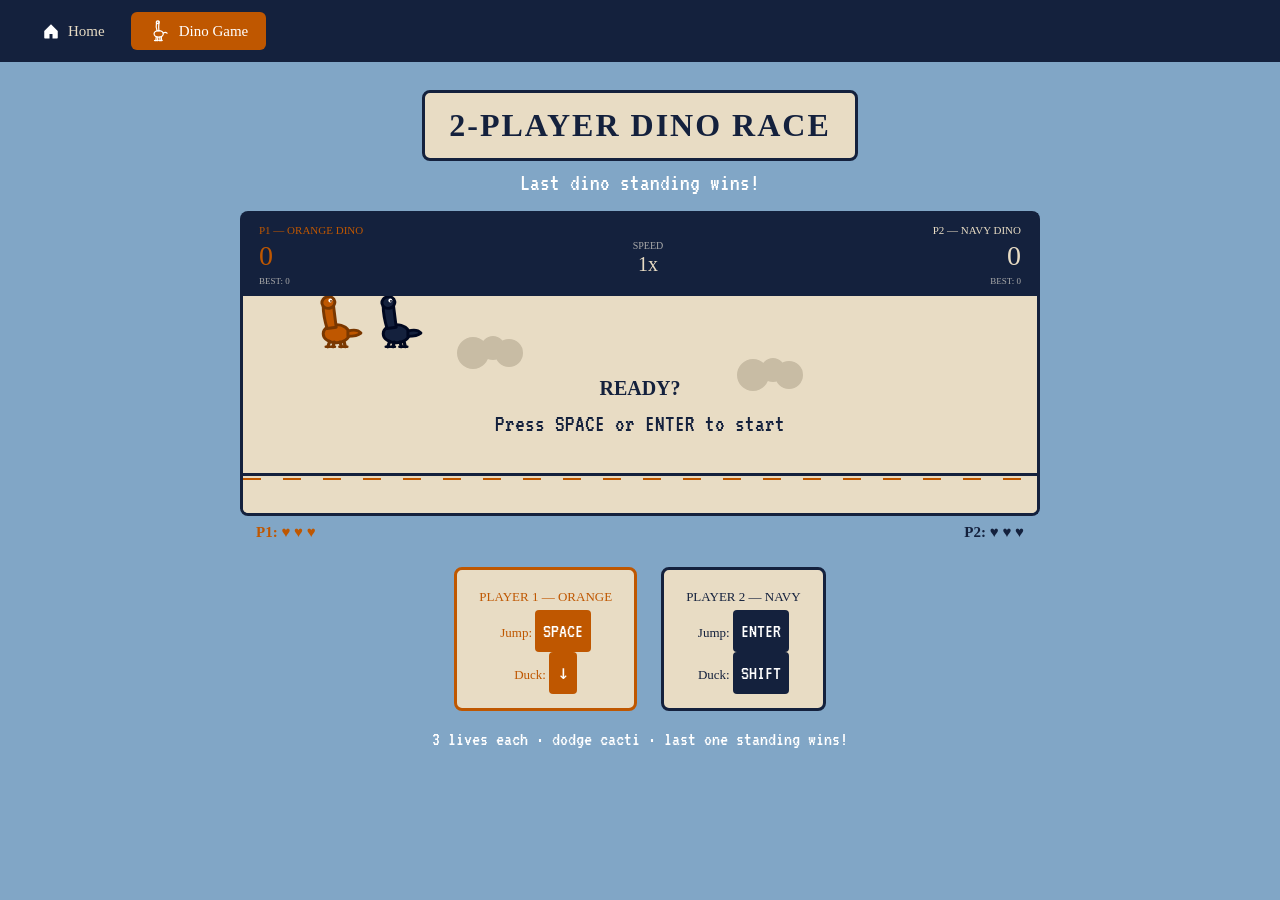
==== game.html @ 36407c8f "Create game.html" ====
<!DOCTYPE html>
<html>
<head>
  <title>2-Player Dino Game</title>
  <style>
    @import url('https://fonts.googleapis.com/css2?family=Press+Start+2P&family=VT323:wght@400&display=swap');

    :root {
      --orange:  #BF5700;
      --navy:    #14213D;
      --khaki:   #E8DCC4;
      --sky:     #81A6C6;
      --white:   #FFFFFF;
    }

    * { box-sizing: border-box; margin: 0; padding: 0; }

    body {
      background: var(--sky);
      color: var(--navy);
      font-family: Copperplate, "Papyrus", fantasy;
      min-height: 100vh;
      display: flex;
      flex-direction: column;
      align-items: center;
      padding-bottom: 40px;
    }

    .site-nav {
      width: 100%;
      background: var(--navy);
      padding: 12px 24px;
      display: flex;
      gap: 8px;
    }
    .nav-link {
      color: var(--khaki);
      text-decoration: none;
      padding: 8px 18px;
      border-radius: 6px;
      font-family: Copperplate, fantasy;
      font-size: 15px;
      transition: background 0.2s;
      display: inline-flex;
      align-items: center;
      gap: 8px;
    }
    .nav-link:hover, .nav-link.active { background: var(--orange); color: var(--white); }
    .nav-link svg { flex-shrink: 0; }

    .header { text-align: center; padding: 28px 20px 16px; width: 100%; }
    .header h1 {
      font-family: Copperplate, fantasy;
      font-size: clamp(18px, 3vw, 32px);
      color: var(--navy);
      background: var(--khaki);
      border: 3px solid var(--navy);
      border-radius: 8px;
      padding: 14px 24px;
      display: inline-block;
      letter-spacing: 2px;
      margin-bottom: 10px;
    }
    .header .sub { font-family: 'VT323', monospace; font-size: 24px; color: var(--white); }

    .score-bar {
      display: flex;
      justify-content: space-between;
      align-items: center;
      width: min(800px, 95vw);
      padding: 10px 16px;
      background: var(--navy);
      border: 3px solid var(--navy);
      border-bottom: none;
      border-radius: 8px 8px 0 0;
    }
    .player-score { font-family: Copperplate, fantasy; font-size: clamp(7px, 1.3vw, 11px); display: flex; flex-direction: column; gap: 4px; }
    .player-score.p1 { color: var(--orange); }
    .player-score.p2 { color: var(--khaki); }
    .score-val { font-size: clamp(18px, 3vw, 28px); }
    .hi-score { color: #aaa; font-size: clamp(6px, 1vw, 9px); }

    #gameCanvas {
      display: block;
      background: var(--khaki);
      border: 3px solid var(--navy);
      border-top: none;
      border-radius: 0 0 8px 8px;
      width: min(800px, 95vw);
      height: 220px;
    }

    .controls { display: flex; gap: 24px; margin: 18px 0 8px; flex-wrap: wrap; justify-content: center; }
    .ctrl-box { border-radius: 8px; padding: 14px 22px; font-family: Copperplate, fantasy; font-size: clamp(9px, 1.4vw, 13px); line-height: 2; text-align: center; }
    .ctrl-box.p1 { background: var(--khaki); border: 3px solid var(--orange); color: var(--orange); }
    .ctrl-box.p2 { background: var(--khaki); border: 3px solid var(--navy); color: var(--navy); }
    .ctrl-box .key { display: inline-block; background: var(--navy); color: var(--white); border-radius: 4px; padding: 1px 8px; font-family: 'VT323', monospace; font-size: 20px; }
    .ctrl-box.p1 .key { background: var(--orange); }

    #overlay { position: absolute; top: 0; left: 0; right: 0; bottom: 0; display: flex; flex-direction: column; align-items: center; justify-content: center; gap: 12px; pointer-events: none; }
    .canvas-wrap { position: relative; width: min(800px, 95vw); }
    .overlay-title { font-family: Copperplate, fantasy; font-size: clamp(12px, 2.5vw, 20px); color: var(--navy); text-align: center; font-weight: bold; }
    .overlay-sub { font-family: 'VT323', monospace; font-size: 24px; color: var(--navy); text-align: center; }
    .winner-banner { font-family: Copperplate, fantasy; font-size: clamp(12px, 2.5vw, 20px); padding: 10px 24px; border-radius: 6px; text-align: center; border: 3px solid var(--navy); }
    .winner-banner.p1 { background: var(--orange); color: var(--white); }
    .winner-banner.p2 { background: var(--navy); color: var(--white); }
    .winner-banner.tie { background: var(--khaki); color: var(--navy); }

    .lives-row { display: flex; justify-content: space-between; width: min(800px, 95vw); padding: 8px 16px; font-family: Copperplate, fantasy; font-size: 15px; }
    .lives-row .lp1 { color: var(--orange); font-weight: bold; }
    .lives-row .lp2 { color: var(--navy); font-weight: bold; }

    .footer-note { font-family: 'VT323', monospace; color: var(--white); font-size: 20px; margin-top: 10px; text-align: center; }
    #speedLabel { color: var(--khaki); font-size: clamp(14px, 2.2vw, 20px); }
    #speedTitle { color: #aaa; font-size: clamp(7px, 1vw, 10px); font-family: Copperplate, fantasy; }
  </style>
</head>
<body>

<nav class="site-nav">
  <a href="index.html" class="nav-link">
    <svg width="18" height="18" viewBox="0 0 24 24" fill="white" xmlns="http://www.w3.org/2000/svg"><path d="M3 12L12 3l9 9v9a1 1 0 0 1-1 1h-6v-6H10v6H4a1 1 0 0 1-1-1v-9z"/></svg>
    Home
  </a>
  <a href="game.html" class="nav-link active">
    <svg width="22" height="22" viewBox="0 0 100 100" fill="none" stroke="white" stroke-width="5.5" stroke-linecap="round" stroke-linejoin="round" xmlns="http://www.w3.org/2000/svg"><ellipse cx="44" cy="63" rx="21" ry="15"/><path d="M37 50 Q30 32 34 13"/><path d="M45 51 Q43 33 45 13"/><ellipse cx="40" cy="10" rx="7" ry="6"/><circle cx="43" cy="8" r="1.8" fill="white" stroke="white"/><path d="M64 59 Q76 53 82 60"/><line x1="33" y1="77" x2="31" y2="93"/><line x1="40" y1="78" x2="39" y2="93"/><line x1="49" y1="78" x2="50" y2="93"/><line x1="56" y1="77" x2="57" y2="93"/><path d="M25 93 Q29 95 34 93"/><path d="M35 93 Q37.5 95 42 93"/><path d="M46 93 Q48.5 95 53 93"/><path d="M53 93 Q55.5 95 60 93"/></svg>
    Dino Game
  </a>
</nav>

<div class="header">
  <h1>2-PLAYER DINO RACE</h1>
  <div class="sub">Last dino standing wins!</div>
</div>

<div class="score-bar">
  <div class="player-score p1">
    <span>P1 — ORANGE DINO</span>
    <span class="score-val" id="score1">0</span>
    <span class="hi-score">BEST: <span id="hi1">0</span></span>
  </div>
  <div style="text-align:center;">
    <span id="speedTitle">SPEED</span><br><span id="speedLabel">1x</span>
  </div>
  <div class="player-score p2" style="text-align:right;">
    <span>P2 — NAVY DINO</span>
    <span class="score-val" id="score2">0</span>
    <span class="hi-score">BEST: <span id="hi2">0</span></span>
  </div>
</div>

<div class="canvas-wrap">
  <canvas id="gameCanvas" width="800" height="220"></canvas>
  <div id="overlay">
    <div class="overlay-title" id="overlayTitle">READY?</div>
    <div class="winner-banner" id="winnerBanner" style="display:none;"></div>
    <div class="overlay-sub" id="overlaySub">Press SPACE or ENTER to start</div>
  </div>
</div>

<div class="lives-row">
  <span class="lp1" id="lives1">P1: ♥ ♥ ♥</span>
  <span class="lp2" id="lives2">P2: ♥ ♥ ♥</span>
</div>

<div class="controls">
  <div class="ctrl-box p1">
    PLAYER 1 — ORANGE<br>
    Jump: <span class="key">SPACE</span><br>
    Duck: <span class="key">↓</span>
  </div>
  <div class="ctrl-box p2">
    PLAYER 2 — NAVY<br>
    Jump: <span class="key">ENTER</span><br>
    Duck: <span class="key">SHIFT</span>
  </div>
</div>

<div class="footer-note">3 lives each · dodge cacti · last one standing wins!</div>

<script>
const canvas = document.getElementById('gameCanvas');
const ctx = canvas.getContext('2d');

function resize() {
  canvas.width = canvas.clientWidth;
  canvas.height = canvas.clientHeight;
}
resize();
window.addEventListener('resize', resize);

const W = () => canvas.width;
const H = () => canvas.height;
const GROUND = () => H() - 40;

let state = 'idle';
let frame = 0;
let speed = 5;
let obstacles = [];
let nextObstacle = 80;
let hiScore = [0, 0];

// Dino hitbox size
const DINO_W = 36, DINO_H = 52, DINO_DUCK_H = 28;
const GRAVITY = 0.7, JUMP_VY = -13;

const players = [
  { x: 70,  y: 0, vy: 0, ducking: false, alive: true, lives: 3, score: 0, jumpKey: false, duckKey: false, color: '#BF5700', outline: '#7a3800', name: 'P1', flashTimer: 0 },
  { x: 130, y: 0, vy: 0, ducking: false, alive: true, lives: 3, score: 0, jumpKey: false, duckKey: false, color: '#14213D', outline: '#000820', name: 'P2', flashTimer: 0 },
];

const keys = {};
document.addEventListener('keydown', e => {
  if (['Space','Enter','ArrowDown','ShiftLeft','ShiftRight'].includes(e.code)) e.preventDefault();
  keys[e.code] = true;
  if (state === 'idle' || state === 'gameover') {
    if (e.code === 'Space' || e.code === 'Enter') startGame();
    return;
  }
  if (e.code === 'Space' && !players[0].jumpKey) { players[0].jumpKey = true; tryJump(players[0]); }
  if (e.code === 'Enter' && !players[1].jumpKey) { players[1].jumpKey = true; tryJump(players[1]); }
  if (e.code === 'ArrowDown') players[0].duckKey = true;
  if (['ShiftLeft','ShiftRight'].includes(e.code)) players[1].duckKey = true;
});
document.addEventListener('keyup', e => {
  keys[e.code] = false;
  if (e.code === 'Space') players[0].jumpKey = false;
  if (e.code === 'Enter') players[1].jumpKey = false;
  if (e.code === 'ArrowDown') players[0].duckKey = false;
  if (['ShiftLeft','ShiftRight'].includes(e.code)) players[1].duckKey = false;
});

function tryJump(p) {
  if (!p.alive) return;
  if (p.y >= GROUND() - (p.ducking ? DINO_DUCK_H : DINO_H) - 2) p.vy = JUMP_VY;
}

function startGame() {
  state = 'playing'; frame = 0; speed = 5; obstacles = []; nextObstacle = 100;
  players.forEach(p => {
    p.y = GROUND() - DINO_H; p.vy = 0; p.ducking = false;
    p.alive = true; p.lives = 3; p.score = 0; p.flashTimer = 0;
  });
  document.getElementById('overlay').style.display = 'none';
  document.getElementById('winnerBanner').style.display = 'none';
}

function endRound(loser) {
  loser.lives--;
  loser.flashTimer = 60;
  if (loser.lives <= 0) {
    loser.alive = false;
    state = 'gameover';
    showGameOver(players.find(p => p !== loser));
  } else {
    setTimeout(() => { loser.y = GROUND() - DINO_H; loser.vy = 0; loser.flashTimer = 0; }, 600);
  }
  updateLives();
}

function showGameOver(winner) {
  const banner = document.getElementById('winnerBanner');
  document.getElementById('overlay').style.display = 'flex';
  if (!winner) { banner.className = 'winner-banner tie'; banner.textContent = "IT'S A TIE!"; }
  else { banner.className = `winner-banner ${winner === players[0] ? 'p1' : 'p2'}`; banner.textContent = `${winner.name} WINS!`; }
  banner.style.display = 'block';
  document.getElementById('overlayTitle').textContent = 'GAME OVER';
  document.getElementById('overlaySub').textContent = 'Press SPACE or ENTER to play again';
}

function spawnObstacle() {
  const types = ['cactus_s','cactus_m','cactus_l','cactus_2','bird'];
  const t = types[Math.floor(Math.random() * types.length)];
  let ob = { type: t, x: W() + 20 };
  if (t === 'bird') { ob.w = 42; ob.h = 26; ob.y = GROUND() - (Math.random() < 0.5 ? 65 : 115); ob.wingFrame = 0; }
  else if (t === 'cactus_s') { ob.w = 22; ob.h = 42; ob.y = GROUND() - 42; }
  else if (t === 'cactus_m') { ob.w = 26; ob.h = 54; ob.y = GROUND() - 54; }
  else if (t === 'cactus_l') { ob.w = 32; ob.h = 62; ob.y = GROUND() - 62; }
  else if (t === 'cactus_2') { ob.w = 52; ob.h = 50; ob.y = GROUND() - 50; }
  obstacles.push(ob);
}

function update() {
  if (state !== 'playing') return;
  frame++;
  speed = 5 + frame / 600;
  document.getElementById('speedLabel').textContent = speed.toFixed(1) + 'x';

  nextObstacle--;
  if (nextObstacle <= 0) {
    spawnObstacle();
    nextObstacle = Math.floor((100 + Math.random() * 80) / (speed / 5));
  }
  obstacles.forEach(o => { o.x -= speed; if (o.type === 'bird') o.wingFrame++; });
  obstacles = obstacles.filter(o => o.x > -80);

  players.forEach((p, i) => {
    if (!p.alive || p.flashTimer > 30) return;
    p.ducking = p.duckKey && p.y >= GROUND() - DINO_H;
    p.vy += GRAVITY;
    p.y += p.vy;
    const ground = GROUND() - (p.ducking ? DINO_DUCK_H : DINO_H);
    if (p.y >= ground) { p.y = ground; p.vy = 0; }
    p.score = Math.floor(frame / 6);
    if (p.score > hiScore[i]) hiScore[i] = p.score;

    const ph = p.ducking ? DINO_DUCK_H : DINO_H;
    const px = p.x + 5, py = p.y + 5, pw = DINO_W - 10, phh = ph - 10;
    obstacles.forEach(o => {
      const ox = o.x + 3, oy = o.y + 3, ow = o.w - 6, oh = o.h - 6;
      if (px < ox + ow && px + pw > ox && py < oy + oh && py + phh > oy) endRound(p);
    });
  });

  players.forEach(p => { if (p.flashTimer > 0) p.flashTimer--; });
  document.getElementById('score1').textContent = players[0].score;
  document.getElementById('score2').textContent = players[1].score;
  document.getElementById('hi1').textContent = hiScore[0];
  document.getElementById('hi2').textContent = hiScore[1];
}

// ── Draw brachiosaurus on canvas ──
// Draws a cute outline-style brachio like the reference image
// x, y = bottom-left of hitbox, w/h = hitbox size
function drawBrachio(x, y, w, h, color, outline, isFlash, labelText, legPhase, isJumping, isDucking) {
  if (isFlash) return;
  ctx.save();

  // Scale the dino to fit the hitbox
  // Reference design space: 60 wide x 80 tall (standing)
  const scale = isDucking ? (h / 40) : (h / 80);
  const tx = x + w / 2 - 30 * scale; // center horizontally
  const ty = y + h - (isDucking ? 40 : 80) * scale; // align feet to bottom

  ctx.translate(tx, ty);
  ctx.scale(scale, scale);

  const sw = 4.5; // stroke width in design space
  ctx.strokeStyle = outline;
  ctx.fillStyle = color;
  ctx.lineWidth = sw;
  ctx.lineCap = 'round';
  ctx.lineJoin = 'round';

  if (!isDucking) {
    // ── STANDING / JUMPING ──

    // Neck left edge: curves from body up to head
    // Neck right edge
    // Body ellipse center: (38, 58), rx=20, ry=14
    // Head center: (26, 12), rx=10, ry=9

    // Draw body
    ctx.beginPath();
    ctx.ellipse(38, 58, 20, 14, 0, 0, Math.PI * 2);
    ctx.fill();
    ctx.stroke();

    // Draw neck (trapezoid connecting body to head)
    ctx.beginPath();
    ctx.moveTo(24, 50); // neck-left at body top
    ctx.quadraticCurveTo(18, 30, 18, 16); // left edge curves up
    ctx.lineTo(34, 16); // top of neck right
    ctx.quadraticCurveTo(36, 32, 38, 48); // right edge
    ctx.closePath();
    ctx.fill();
    ctx.stroke();

    // Draw head
    ctx.beginPath();
    ctx.ellipse(26, 10, 10, 9, -0.2, 0, Math.PI * 2);
    ctx.fill();
    ctx.stroke();

    // Eye (white circle with dark pupil)
    ctx.beginPath();
    ctx.arc(29, 7, 3, 0, Math.PI * 2);
    ctx.fillStyle = '#ffffff';
    ctx.fill();
    ctx.fillStyle = outline;
    ctx.beginPath();
    ctx.arc(30, 7.5, 1.5, 0, Math.PI * 2);
    ctx.fill();
    ctx.fillStyle = color;

    // Tail
    ctx.beginPath();
    ctx.moveTo(56, 54);
    ctx.quadraticCurveTo(70, 50, 76, 57);
    ctx.quadraticCurveTo(70, 62, 56, 62);
    ctx.closePath();
    ctx.fill();
    ctx.stroke();

    // Legs — animated when running, tucked when jumping
    if (isJumping) {
      // Tucked legs
      ctx.lineWidth = 5;
      ctx.beginPath(); ctx.moveTo(28, 70); ctx.lineTo(25, 78); ctx.stroke();
      ctx.beginPath(); ctx.moveTo(35, 71); ctx.lineTo(33, 78); ctx.stroke();
      ctx.beginPath(); ctx.moveTo(44, 71); ctx.lineTo(46, 78); ctx.stroke();
      ctx.beginPath(); ctx.moveTo(50, 70); ctx.lineTo(52, 78); ctx.stroke();
      // feet
      ctx.lineWidth = 4;
      ctx.beginPath(); ctx.moveTo(22, 78); ctx.lineTo(28, 78); ctx.stroke();
      ctx.beginPath(); ctx.moveTo(30, 78); ctx.lineTo(36, 78); ctx.stroke();
      ctx.beginPath(); ctx.moveTo(43, 78); ctx.lineTo(49, 78); ctx.stroke();
      ctx.beginPath(); ctx.moveTo(49, 78); ctx.lineTo(55, 78); ctx.stroke();
    } else if (legPhase === 0) {
      ctx.lineWidth = 5;
      ctx.beginPath(); ctx.moveTo(28, 70); ctx.lineTo(26, 82); ctx.stroke(); // FL back
      ctx.beginPath(); ctx.moveTo(35, 71); ctx.lineTo(35, 86); ctx.stroke(); // FL front
      ctx.beginPath(); ctx.moveTo(44, 71); ctx.lineTo(46, 86); ctx.stroke(); // RL back
      ctx.beginPath(); ctx.moveTo(50, 70); ctx.lineTo(50, 82); ctx.stroke(); // RL front
      ctx.lineWidth = 4;
      ctx.beginPath(); ctx.moveTo(22, 82); ctx.lineTo(30, 82); ctx.stroke();
      ctx.beginPath(); ctx.moveTo(31, 86); ctx.lineTo(39, 86); ctx.stroke();
      ctx.beginPath(); ctx.moveTo(42, 86); ctx.lineTo(50, 86); ctx.stroke();
      ctx.beginPath(); ctx.moveTo(46, 82); ctx.lineTo(54, 82); ctx.stroke();
    } else {
      ctx.lineWidth = 5;
      ctx.beginPath(); ctx.moveTo(28, 70); ctx.lineTo(26, 86); ctx.stroke();
      ctx.beginPath(); ctx.moveTo(35, 71); ctx.lineTo(35, 82); ctx.stroke();
      ctx.beginPath(); ctx.moveTo(44, 71); ctx.lineTo(46, 82); ctx.stroke();
      ctx.beginPath(); ctx.moveTo(50, 70); ctx.lineTo(50, 86); ctx.stroke();
      ctx.lineWidth = 4;
      ctx.beginPath(); ctx.moveTo(22, 86); ctx.lineTo(30, 86); ctx.stroke();
      ctx.beginPath(); ctx.moveTo(31, 82); ctx.lineTo(39, 82); ctx.stroke();
      ctx.beginPath(); ctx.moveTo(42, 82); ctx.lineTo(50, 82); ctx.stroke();
      ctx.beginPath(); ctx.moveTo(46, 86); ctx.lineTo(54, 86); ctx.stroke();
    }

  } else {
    // ── DUCKING — low horizontal brachio ──
    // Body wider, neck stretched forward, no tall neck
    ctx.beginPath();
    ctx.ellipse(35, 22, 24, 11, 0, 0, Math.PI * 2);
    ctx.fill(); ctx.stroke();

    // Neck going forward-low
    ctx.beginPath();
    ctx.moveTo(14, 16);
    ctx.quadraticCurveTo(8, 14, 4, 12);
    ctx.quadraticCurveTo(4, 20, 10, 22);
    ctx.quadraticCurveTo(16, 24, 18, 26);
    ctx.closePath();
    ctx.fill(); ctx.stroke();

    // Head
    ctx.beginPath();
    ctx.ellipse(3, 14, 8, 6, -0.3, 0, Math.PI * 2);
    ctx.fill(); ctx.stroke();

    // Eye
    ctx.beginPath(); ctx.arc(5, 11, 2.5, 0, Math.PI * 2);
    ctx.fillStyle = '#ffffff'; ctx.fill();
    ctx.fillStyle = outline;
    ctx.beginPath(); ctx.arc(6, 11.5, 1.2, 0, Math.PI * 2); ctx.fill();
    ctx.fillStyle = color;

    // Tail
    ctx.beginPath();
    ctx.moveTo(57, 18); ctx.quadraticCurveTo(66, 15, 70, 20);
    ctx.quadraticCurveTo(66, 26, 57, 28); ctx.closePath();
    ctx.fill(); ctx.stroke();

    // Short legs
    ctx.lineWidth = 5;
    ctx.beginPath(); ctx.moveTo(22, 32); ctx.lineTo(20, 40); ctx.stroke();
    ctx.beginPath(); ctx.moveTo(30, 33); ctx.lineTo(30, 40); ctx.stroke();
    ctx.beginPath(); ctx.moveTo(42, 33); ctx.lineTo(43, 40); ctx.stroke();
    ctx.beginPath(); ctx.moveTo(50, 32); ctx.lineTo(51, 40); ctx.stroke();
    ctx.lineWidth = 4;
    ctx.beginPath(); ctx.moveTo(16, 40); ctx.lineTo(24, 40); ctx.stroke();
    ctx.beginPath(); ctx.moveTo(26, 40); ctx.lineTo(34, 40); ctx.stroke();
    ctx.beginPath(); ctx.moveTo(39, 40); ctx.lineTo(47, 40); ctx.stroke();
    ctx.beginPath(); ctx.moveTo(47, 40); ctx.lineTo(55, 40); ctx.stroke();
  }

  ctx.restore();

  // Player label above dino
  ctx.save();
  ctx.fillStyle = color;
  ctx.font = `bold 10px Copperplate, fantasy`;
  ctx.textAlign = 'center';
  ctx.fillText(labelText, x + w / 2, y - 4);
  ctx.restore();
}

function draw() {
  ctx.clearRect(0, 0, W(), H());

  // Sky
  ctx.fillStyle = '#E8DCC4';
  ctx.fillRect(0, 0, W(), H());

  // Ground line
  ctx.fillStyle = '#14213D';
  ctx.fillRect(0, GROUND(), W(), 3);
  // Ground texture dots
  ctx.fillStyle = '#BF5700';
  for (let i = 0; i < W(); i += 40) {
    ctx.fillRect((i + frame * speed * 0.3) % W(), GROUND() + 5, 18, 2);
  }

  // Clouds
  ctx.fillStyle = '#c8bca4';
  for (let i = 0; i < 3; i++) {
    const cx = ((i * 280 - frame * 0.5) % (W() + 100) + W() + 100) % (W() + 100) - 50;
    const cy = 35 + i * 22;
    ctx.beginPath();
    ctx.arc(cx, cy, 16, 0, Math.PI * 2);
    ctx.arc(cx + 20, cy - 5, 12, 0, Math.PI * 2);
    ctx.arc(cx + 36, cy, 14, 0, Math.PI * 2);
    ctx.fill();
  }

  // Obstacles
  obstacles.forEach(o => drawObstacle(o));

  // Players
  const legPhase = Math.floor(frame / 6) % 2;
  players.forEach(p => {
    if (!p.alive) return;
    const flash = p.flashTimer > 0 && Math.floor(p.flashTimer / 6) % 2 === 0;
    const ph = p.ducking ? DINO_DUCK_H : DINO_H;
    const isJumping = p.y < GROUND() - ph - 2;
    drawBrachio(p.x, p.y, DINO_W, ph, p.color, p.outline, flash, p.name, legPhase, isJumping, p.ducking);
  });
}

function drawObstacle(o) {
  ctx.save();
  if (o.type === 'bird') {
    ctx.fillStyle = '#BF5700';
    ctx.strokeStyle = '#7a3800';
    ctx.lineWidth = 3;
    ctx.lineCap = 'round';
    // Body
    ctx.beginPath();
    ctx.ellipse(o.x + 16, o.y + 14, 14, 8, 0, 0, Math.PI * 2);
    ctx.fill(); ctx.stroke();
    // Wings
    const wf = Math.floor(o.wingFrame / 8) % 2;
    ctx.beginPath();
    if (wf === 0) {
      ctx.moveTo(o.x + 6, o.y + 12); ctx.quadraticCurveTo(o.x + 16, o.y, o.x + 26, o.y + 12);
    } else {
      ctx.moveTo(o.x + 6, o.y + 16); ctx.quadraticCurveTo(o.x + 16, o.y + 26, o.x + 26, o.y + 16);
    }
    ctx.stroke();
    // Beak
    ctx.fillStyle = '#E8DCC4';
    ctx.beginPath(); ctx.moveTo(o.x + 29, o.y + 13); ctx.lineTo(o.x + 38, o.y + 15); ctx.lineTo(o.x + 29, o.y + 17); ctx.closePath();
    ctx.fill(); ctx.stroke();
  } else {
    // Cactus
    ctx.fillStyle = '#14213D';
    ctx.strokeStyle = '#000820';
    ctx.lineWidth = 2.5;
    ctx.lineCap = 'round';
    const cx = o.x + o.w / 2;
    // Main trunk
    ctx.beginPath();
    ctx.roundRect(cx - 5, o.y, 10, o.h, 4);
    ctx.fill(); ctx.stroke();
    if (o.type !== 'cactus_s') {
      // Arms
      ctx.beginPath();
      ctx.roundRect(o.x, o.y + o.h * 0.25, o.w / 2 - 4, 7, 3);
      ctx.fill(); ctx.stroke();
      ctx.beginPath();
      ctx.roundRect(o.x, o.y + o.h * 0.08, 7, o.h * 0.22, 3);
      ctx.fill(); ctx.stroke();
      ctx.beginPath();
      ctx.roundRect(cx + 4, o.y + o.h * 0.25, o.w / 2 - 4, 7, 3);
      ctx.fill(); ctx.stroke();
      ctx.beginPath();
      ctx.roundRect(o.x + o.w - 7, o.y + o.h * 0.08, 7, o.h * 0.22, 3);
      ctx.fill(); ctx.stroke();
    }
    if (o.type === 'cactus_2') {
      ctx.beginPath();
      ctx.roundRect(cx + 18, o.y + 10, 8, o.h - 10, 3);
      ctx.fill(); ctx.stroke();
    }
    // Shine
    ctx.fillStyle = 'rgba(255,255,255,0.15)';
    ctx.beginPath(); ctx.roundRect(cx - 3, o.y + 4, 3, o.h - 8, 2); ctx.fill();
  }
  ctx.restore();
}

function updateLives() {
  const hearts = n => '♥ '.repeat(n) + '♡ '.repeat(3 - n);
  document.getElementById('lives1').textContent = 'P1: ' + hearts(players[0].lives);
  document.getElementById('lives2').textContent = 'P2: ' + hearts(players[1].lives);
}

function loop() { update(); draw(); requestAnimationFrame(loop); }
updateLives();
loop();
</script>
</body>
</html>
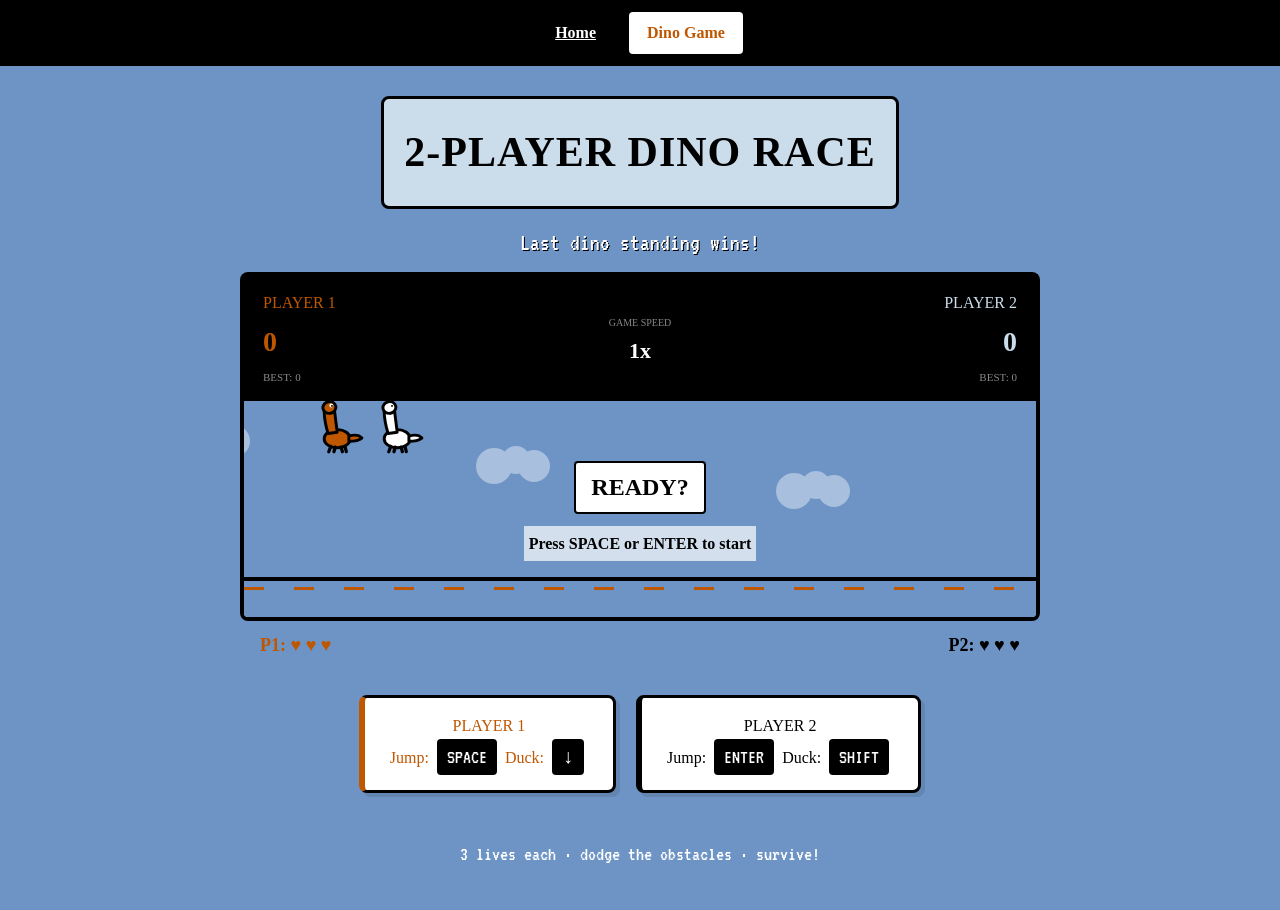
==== commit f437d16f: "Update game.html" ====
--- a/game.html
+++ b/game.html
@@ -5,127 +5,137 @@
   <style>
     @import url('https://fonts.googleapis.com/css2?family=Press+Start+2P&family=VT323:wght@400&display=swap');
 
+    /* Updated to match your style.css palette */
     :root {
-      --orange:  #BF5700;
-      --navy:    #14213D;
-      --khaki:   #E8DCC4;
-      --sky:     #81A6C6;
+      --orange:  #BF5700; /* Primary accent from your links */
+      --black:   #000000; /* Primary text and borders */
+      --light-blue: #CBDCEB; /* Content panels / cards */
+      --sky-blue:   #6D94C5; /* Main page background */
       --white:   #FFFFFF;
     }
 
     * { box-sizing: border-box; margin: 0; padding: 0; }
 
     body {
-      background: var(--sky);
-      color: var(--navy);
+      background: var(--sky-blue);
+      color: var(--black);
       font-family: Copperplate, "Papyrus", fantasy;
       min-height: 100vh;
       display: flex;
       flex-direction: column;
       align-items: center;
       padding-bottom: 40px;
-    }
-
+      line-height: 1.6;
+    }
+
+    /* Navigation matching your style.css vibe */
     .site-nav {
       width: 100%;
-      background: var(--navy);
+      background: var(--black);
       padding: 12px 24px;
       display: flex;
-      gap: 8px;
+      gap: 15px;
+      justify-content: center;
     }
     .nav-link {
-      color: var(--khaki);
+      color: var(--white);
+      text-decoration: underline;
+      padding: 8px 18px;
+      font-size: 16px;
+      font-weight: bold;
+      transition: all 0.2s;
+    }
+    .nav-link:hover, .nav-link.active { 
+      background: var(--white); 
+      color: var(--orange); 
+      border-radius: 4px;
       text-decoration: none;
-      padding: 8px 18px;
-      border-radius: 6px;
-      font-family: Copperplate, fantasy;
-      font-size: 15px;
-      transition: background 0.2s;
-      display: inline-flex;
-      align-items: center;
-      gap: 8px;
-    }
-    .nav-link:hover, .nav-link.active { background: var(--orange); color: var(--white); }
-    .nav-link svg { flex-shrink: 0; }
-
-    .header { text-align: center; padding: 28px 20px 16px; width: 100%; }
+    }
+
+    .header { text-align: center; padding: 30px 20px 10px; width: 100%; max-width: 900px; }
     .header h1 {
-      font-family: Copperplate, fantasy;
-      font-size: clamp(18px, 3vw, 32px);
-      color: var(--navy);
-      background: var(--khaki);
-      border: 3px solid var(--navy);
+      font-size: clamp(24px, 4vw, 42px);
+      color: var(--black);
+      background: var(--light-blue);
+      border: 3px solid var(--black);
       border-radius: 8px;
-      padding: 14px 24px;
+      padding: 20px;
+      letter-spacing: 1px;
       display: inline-block;
-      letter-spacing: 2px;
-      margin-bottom: 10px;
-    }
-    .header .sub { font-family: 'VT323', monospace; font-size: 24px; color: var(--white); }
+      margin-bottom: 15px;
+    }
+    .header .sub { font-family: 'VT323', monospace; font-size: 24px; color: var(--white); text-shadow: 1px 1px var(--black); }
 
     .score-bar {
       display: flex;
       justify-content: space-between;
       align-items: center;
       width: min(800px, 95vw);
-      padding: 10px 16px;
-      background: var(--navy);
-      border: 3px solid var(--navy);
+      padding: 15px 20px;
+      background: var(--black);
+      border: 3px solid var(--black);
       border-bottom: none;
       border-radius: 8px 8px 0 0;
     }
-    .player-score { font-family: Copperplate, fantasy; font-size: clamp(7px, 1.3vw, 11px); display: flex; flex-direction: column; gap: 4px; }
+    .player-score { font-family: Copperplate, fantasy; display: flex; flex-direction: column; gap: 4px; }
     .player-score.p1 { color: var(--orange); }
-    .player-score.p2 { color: var(--khaki); }
-    .score-val { font-size: clamp(18px, 3vw, 28px); }
-    .hi-score { color: #aaa; font-size: clamp(6px, 1vw, 9px); }
+    .player-score.p2 { color: var(--light-blue); }
+    .score-val { font-size: clamp(18px, 3vw, 28px); font-weight: bold; }
+    .hi-score { color: #888; font-size: 11px; }
 
     #gameCanvas {
       display: block;
-      background: var(--khaki);
-      border: 3px solid var(--navy);
+      background: var(--light-blue);
+      border: 4px solid var(--black);
       border-top: none;
       border-radius: 0 0 8px 8px;
       width: min(800px, 95vw);
       height: 220px;
     }
 
-    .controls { display: flex; gap: 24px; margin: 18px 0 8px; flex-wrap: wrap; justify-content: center; }
-    .ctrl-box { border-radius: 8px; padding: 14px 22px; font-family: Copperplate, fantasy; font-size: clamp(9px, 1.4vw, 13px); line-height: 2; text-align: center; }
-    .ctrl-box.p1 { background: var(--khaki); border: 3px solid var(--orange); color: var(--orange); }
-    .ctrl-box.p2 { background: var(--khaki); border: 3px solid var(--navy); color: var(--navy); }
-    .ctrl-box .key { display: inline-block; background: var(--navy); color: var(--white); border-radius: 4px; padding: 1px 8px; font-family: 'VT323', monospace; font-size: 20px; }
-    .ctrl-box.p1 .key { background: var(--orange); }
+    .controls { display: flex; gap: 20px; margin: 25px 0; flex-wrap: wrap; justify-content: center; max-width: 900px; }
+    .ctrl-box { 
+      border-radius: 8px; 
+      padding: 15px 25px; 
+      font-size: 16px; 
+      text-align: center;
+      border: 3px solid var(--black);
+      box-shadow: 4px 4px 0px rgba(0,0,0,0.1);
+    }
+    .ctrl-box.p1 { background: var(--white); color: var(--orange); border-left: 6px solid var(--orange); }
+    .ctrl-box.p2 { background: var(--white); color: var(--black); border-left: 6px solid var(--black); }
+    .ctrl-box .key { 
+      display: inline-block; 
+      background: var(--black); 
+      color: var(--white); 
+      border-radius: 4px; 
+      padding: 2px 10px; 
+      font-family: 'VT323', monospace; 
+      font-size: 20px;
+      margin: 0 4px;
+    }
 
     #overlay { position: absolute; top: 0; left: 0; right: 0; bottom: 0; display: flex; flex-direction: column; align-items: center; justify-content: center; gap: 12px; pointer-events: none; }
     .canvas-wrap { position: relative; width: min(800px, 95vw); }
-    .overlay-title { font-family: Copperplate, fantasy; font-size: clamp(12px, 2.5vw, 20px); color: var(--navy); text-align: center; font-weight: bold; }
-    .overlay-sub { font-family: 'VT323', monospace; font-size: 24px; color: var(--navy); text-align: center; }
-    .winner-banner { font-family: Copperplate, fantasy; font-size: clamp(12px, 2.5vw, 20px); padding: 10px 24px; border-radius: 6px; text-align: center; border: 3px solid var(--navy); }
+    .overlay-title { font-size: 24px; color: var(--black); font-weight: bold; background: var(--white); padding: 5px 15px; border: 2px solid var(--black); border-radius: 4px; }
+    
+    .winner-banner { font-size: 20px; padding: 12px 30px; border-radius: 8px; border: 4px solid var(--black); font-weight: bold; }
     .winner-banner.p1 { background: var(--orange); color: var(--white); }
-    .winner-banner.p2 { background: var(--navy); color: var(--white); }
-    .winner-banner.tie { background: var(--khaki); color: var(--navy); }
-
-    .lives-row { display: flex; justify-content: space-between; width: min(800px, 95vw); padding: 8px 16px; font-family: Copperplate, fantasy; font-size: 15px; }
-    .lives-row .lp1 { color: var(--orange); font-weight: bold; }
-    .lives-row .lp2 { color: var(--navy); font-weight: bold; }
-
-    .footer-note { font-family: 'VT323', monospace; color: var(--white); font-size: 20px; margin-top: 10px; text-align: center; }
-    #speedLabel { color: var(--khaki); font-size: clamp(14px, 2.2vw, 20px); }
-    #speedTitle { color: #aaa; font-size: clamp(7px, 1vw, 10px); font-family: Copperplate, fantasy; }
+    .winner-banner.p2 { background: var(--black); color: var(--white); }
+    .winner-banner.tie { background: var(--white); color: var(--black); }
+
+    .lives-row { display: flex; justify-content: space-between; width: min(800px, 95vw); padding: 10px 20px; font-size: 18px; font-weight: bold; color: var(--black); }
+
+    .footer-note { font-family: 'VT323', monospace; color: var(--white); font-size: 20px; margin-top: 20px; }
+    #speedLabel { color: var(--white); font-weight: bold; font-size: 22px; }
+    #speedTitle { color: #888; font-size: 10px; }
   </style>
 </head>
 <body>
 
 <nav class="site-nav">
-  <a href="index.html" class="nav-link">
-    <svg width="18" height="18" viewBox="0 0 24 24" fill="white" xmlns="http://www.w3.org/2000/svg"><path d="M3 12L12 3l9 9v9a1 1 0 0 1-1 1h-6v-6H10v6H4a1 1 0 0 1-1-1v-9z"/></svg>
-    Home
-  </a>
-  <a href="game.html" class="nav-link active">
-    <svg width="22" height="22" viewBox="0 0 100 100" fill="none" stroke="white" stroke-width="5.5" stroke-linecap="round" stroke-linejoin="round" xmlns="http://www.w3.org/2000/svg"><ellipse cx="44" cy="63" rx="21" ry="15"/><path d="M37 50 Q30 32 34 13"/><path d="M45 51 Q43 33 45 13"/><ellipse cx="40" cy="10" rx="7" ry="6"/><circle cx="43" cy="8" r="1.8" fill="white" stroke="white"/><path d="M64 59 Q76 53 82 60"/><line x1="33" y1="77" x2="31" y2="93"/><line x1="40" y1="78" x2="39" y2="93"/><line x1="49" y1="78" x2="50" y2="93"/><line x1="56" y1="77" x2="57" y2="93"/><path d="M25 93 Q29 95 34 93"/><path d="M35 93 Q37.5 95 42 93"/><path d="M46 93 Q48.5 95 53 93"/><path d="M53 93 Q55.5 95 60 93"/></svg>
-    Dino Game
-  </a>
+  <a href="index.html" class="nav-link">Home</a>
+  <a href="game.html" class="nav-link active">Dino Game</a>
 </nav>
 
 <div class="header">
@@ -135,15 +145,15 @@
 
 <div class="score-bar">
   <div class="player-score p1">
-    <span>P1 — ORANGE DINO</span>
+    <span>PLAYER 1</span>
     <span class="score-val" id="score1">0</span>
     <span class="hi-score">BEST: <span id="hi1">0</span></span>
   </div>
   <div style="text-align:center;">
-    <span id="speedTitle">SPEED</span><br><span id="speedLabel">1x</span>
+    <span id="speedTitle">GAME SPEED</span><br><span id="speedLabel">1x</span>
   </div>
   <div class="player-score p2" style="text-align:right;">
-    <span>P2 — NAVY DINO</span>
+    <span>PLAYER 2</span>
     <span class="score-val" id="score2">0</span>
     <span class="hi-score">BEST: <span id="hi2">0</span></span>
   </div>
@@ -154,29 +164,27 @@
   <div id="overlay">
     <div class="overlay-title" id="overlayTitle">READY?</div>
     <div class="winner-banner" id="winnerBanner" style="display:none;"></div>
-    <div class="overlay-sub" id="overlaySub">Press SPACE or ENTER to start</div>
+    <div class="overlay-sub" id="overlaySub" style="color:var(--black); font-weight:bold; background: rgba(255,255,255,0.7); padding: 5px;">Press SPACE or ENTER to start</div>
   </div>
 </div>
 
 <div class="lives-row">
-  <span class="lp1" id="lives1">P1: ♥ ♥ ♥</span>
+  <span class="lp1" id="lives1" style="color: var(--orange);">P1: ♥ ♥ ♥</span>
   <span class="lp2" id="lives2">P2: ♥ ♥ ♥</span>
 </div>
 
 <div class="controls">
   <div class="ctrl-box p1">
-    PLAYER 1 — ORANGE<br>
-    Jump: <span class="key">SPACE</span><br>
-    Duck: <span class="key">↓</span>
+    PLAYER 1<br>
+    Jump: <span class="key">SPACE</span> Duck: <span class="key">↓</span>
   </div>
   <div class="ctrl-box p2">
-    PLAYER 2 — NAVY<br>
-    Jump: <span class="key">ENTER</span><br>
-    Duck: <span class="key">SHIFT</span>
+    PLAYER 2<br>
+    Jump: <span class="key">ENTER</span> Duck: <span class="key">SHIFT</span>
   </div>
 </div>
 
-<div class="footer-note">3 lives each · dodge cacti · last one standing wins!</div>
+<div class="footer-note">3 lives each · dodge the obstacles · survive!</div>
 
 <script>
 const canvas = document.getElementById('gameCanvas');
@@ -200,13 +208,12 @@
 let nextObstacle = 80;
 let hiScore = [0, 0];
 
-// Dino hitbox size
 const DINO_W = 36, DINO_H = 52, DINO_DUCK_H = 28;
 const GRAVITY = 0.7, JUMP_VY = -13;
 
 const players = [
-  { x: 70,  y: 0, vy: 0, ducking: false, alive: true, lives: 3, score: 0, jumpKey: false, duckKey: false, color: '#BF5700', outline: '#7a3800', name: 'P1', flashTimer: 0 },
-  { x: 130, y: 0, vy: 0, ducking: false, alive: true, lives: 3, score: 0, jumpKey: false, duckKey: false, color: '#14213D', outline: '#000820', name: 'P2', flashTimer: 0 },
+  { x: 70,  y: 0, vy: 0, ducking: false, alive: true, lives: 3, score: 0, jumpKey: false, duckKey: false, color: '#BF5700', outline: '#000000', name: 'P1', flashTimer: 0 },
+  { x: 130, y: 0, vy: 0, ducking: false, alive: true, lives: 3, score: 0, jumpKey: false, duckKey: false, color: '#FFFFFF', outline: '#000000', name: 'P2', flashTimer: 0 },
 ];
 
 const keys = {};
@@ -265,7 +272,6 @@
   else { banner.className = `winner-banner ${winner === players[0] ? 'p1' : 'p2'}`; banner.textContent = `${winner.name} WINS!`; }
   banner.style.display = 'block';
   document.getElementById('overlayTitle').textContent = 'GAME OVER';
-  document.getElementById('overlaySub').textContent = 'Press SPACE or ENTER to play again';
 }
 
 function spawnObstacle() {
@@ -319,207 +325,79 @@
   document.getElementById('hi2').textContent = hiScore[1];
 }
 
-// ── Draw brachiosaurus on canvas ──
-// Draws a cute outline-style brachio like the reference image
-// x, y = bottom-left of hitbox, w/h = hitbox size
 function drawBrachio(x, y, w, h, color, outline, isFlash, labelText, legPhase, isJumping, isDucking) {
   if (isFlash) return;
   ctx.save();
-
-  // Scale the dino to fit the hitbox
-  // Reference design space: 60 wide x 80 tall (standing)
   const scale = isDucking ? (h / 40) : (h / 80);
-  const tx = x + w / 2 - 30 * scale; // center horizontally
-  const ty = y + h - (isDucking ? 40 : 80) * scale; // align feet to bottom
-
+  const tx = x + w / 2 - 30 * scale;
+  const ty = y + h - (isDucking ? 40 : 80) * scale;
   ctx.translate(tx, ty);
   ctx.scale(scale, scale);
-
-  const sw = 4.5; // stroke width in design space
   ctx.strokeStyle = outline;
   ctx.fillStyle = color;
-  ctx.lineWidth = sw;
+  ctx.lineWidth = 4.5;
   ctx.lineCap = 'round';
   ctx.lineJoin = 'round';
 
   if (!isDucking) {
-    // ── STANDING / JUMPING ──
-
-    // Neck left edge: curves from body up to head
-    // Neck right edge
-    // Body ellipse center: (38, 58), rx=20, ry=14
-    // Head center: (26, 12), rx=10, ry=9
-
-    // Draw body
-    ctx.beginPath();
-    ctx.ellipse(38, 58, 20, 14, 0, 0, Math.PI * 2);
-    ctx.fill();
-    ctx.stroke();
-
-    // Draw neck (trapezoid connecting body to head)
-    ctx.beginPath();
-    ctx.moveTo(24, 50); // neck-left at body top
-    ctx.quadraticCurveTo(18, 30, 18, 16); // left edge curves up
-    ctx.lineTo(34, 16); // top of neck right
-    ctx.quadraticCurveTo(36, 32, 38, 48); // right edge
-    ctx.closePath();
-    ctx.fill();
-    ctx.stroke();
-
-    // Draw head
-    ctx.beginPath();
-    ctx.ellipse(26, 10, 10, 9, -0.2, 0, Math.PI * 2);
-    ctx.fill();
-    ctx.stroke();
-
-    // Eye (white circle with dark pupil)
-    ctx.beginPath();
-    ctx.arc(29, 7, 3, 0, Math.PI * 2);
-    ctx.fillStyle = '#ffffff';
-    ctx.fill();
-    ctx.fillStyle = outline;
-    ctx.beginPath();
-    ctx.arc(30, 7.5, 1.5, 0, Math.PI * 2);
-    ctx.fill();
-    ctx.fillStyle = color;
-
-    // Tail
-    ctx.beginPath();
-    ctx.moveTo(56, 54);
-    ctx.quadraticCurveTo(70, 50, 76, 57);
-    ctx.quadraticCurveTo(70, 62, 56, 62);
-    ctx.closePath();
-    ctx.fill();
-    ctx.stroke();
-
-    // Legs — animated when running, tucked when jumping
+    ctx.beginPath(); ctx.ellipse(38, 58, 20, 14, 0, 0, Math.PI * 2); ctx.fill(); ctx.stroke();
+    ctx.beginPath(); ctx.moveTo(24, 50); ctx.quadraticCurveTo(18, 30, 18, 16); ctx.lineTo(34, 16); ctx.quadraticCurveTo(36, 32, 38, 48); ctx.closePath(); ctx.fill(); ctx.stroke();
+    ctx.beginPath(); ctx.ellipse(26, 10, 10, 9, -0.2, 0, Math.PI * 2); ctx.fill(); ctx.stroke();
+    ctx.beginPath(); ctx.arc(29, 7, 3, 0, Math.PI * 2); ctx.fillStyle = '#ffffff'; ctx.fill();
+    ctx.fillStyle = outline; ctx.beginPath(); ctx.arc(30, 7.5, 1.5, 0, Math.PI * 2); ctx.fill(); ctx.fillStyle = color;
+    ctx.beginPath(); ctx.moveTo(56, 54); ctx.quadraticCurveTo(70, 50, 76, 57); ctx.quadraticCurveTo(70, 62, 56, 62); ctx.closePath(); ctx.fill(); ctx.stroke();
+    ctx.lineWidth = 5;
     if (isJumping) {
-      // Tucked legs
-      ctx.lineWidth = 5;
-      ctx.beginPath(); ctx.moveTo(28, 70); ctx.lineTo(25, 78); ctx.stroke();
-      ctx.beginPath(); ctx.moveTo(35, 71); ctx.lineTo(33, 78); ctx.stroke();
-      ctx.beginPath(); ctx.moveTo(44, 71); ctx.lineTo(46, 78); ctx.stroke();
-      ctx.beginPath(); ctx.moveTo(50, 70); ctx.lineTo(52, 78); ctx.stroke();
-      // feet
-      ctx.lineWidth = 4;
-      ctx.beginPath(); ctx.moveTo(22, 78); ctx.lineTo(28, 78); ctx.stroke();
-      ctx.beginPath(); ctx.moveTo(30, 78); ctx.lineTo(36, 78); ctx.stroke();
-      ctx.beginPath(); ctx.moveTo(43, 78); ctx.lineTo(49, 78); ctx.stroke();
-      ctx.beginPath(); ctx.moveTo(49, 78); ctx.lineTo(55, 78); ctx.stroke();
-    } else if (legPhase === 0) {
-      ctx.lineWidth = 5;
-      ctx.beginPath(); ctx.moveTo(28, 70); ctx.lineTo(26, 82); ctx.stroke(); // FL back
-      ctx.beginPath(); ctx.moveTo(35, 71); ctx.lineTo(35, 86); ctx.stroke(); // FL front
-      ctx.beginPath(); ctx.moveTo(44, 71); ctx.lineTo(46, 86); ctx.stroke(); // RL back
-      ctx.beginPath(); ctx.moveTo(50, 70); ctx.lineTo(50, 82); ctx.stroke(); // RL front
-      ctx.lineWidth = 4;
-      ctx.beginPath(); ctx.moveTo(22, 82); ctx.lineTo(30, 82); ctx.stroke();
-      ctx.beginPath(); ctx.moveTo(31, 86); ctx.lineTo(39, 86); ctx.stroke();
-      ctx.beginPath(); ctx.moveTo(42, 86); ctx.lineTo(50, 86); ctx.stroke();
-      ctx.beginPath(); ctx.moveTo(46, 82); ctx.lineTo(54, 82); ctx.stroke();
+      ctx.beginPath(); ctx.moveTo(28, 70); ctx.lineTo(25, 78); ctx.stroke(); ctx.beginPath(); ctx.moveTo(35, 71); ctx.lineTo(33, 78); ctx.stroke();
+      ctx.beginPath(); ctx.moveTo(44, 71); ctx.lineTo(46, 78); ctx.stroke(); ctx.beginPath(); ctx.moveTo(50, 70); ctx.lineTo(52, 78); ctx.stroke();
     } else {
-      ctx.lineWidth = 5;
-      ctx.beginPath(); ctx.moveTo(28, 70); ctx.lineTo(26, 86); ctx.stroke();
-      ctx.beginPath(); ctx.moveTo(35, 71); ctx.lineTo(35, 82); ctx.stroke();
-      ctx.beginPath(); ctx.moveTo(44, 71); ctx.lineTo(46, 82); ctx.stroke();
-      ctx.beginPath(); ctx.moveTo(50, 70); ctx.lineTo(50, 86); ctx.stroke();
-      ctx.lineWidth = 4;
-      ctx.beginPath(); ctx.moveTo(22, 86); ctx.lineTo(30, 86); ctx.stroke();
-      ctx.beginPath(); ctx.moveTo(31, 82); ctx.lineTo(39, 82); ctx.stroke();
-      ctx.beginPath(); ctx.moveTo(42, 82); ctx.lineTo(50, 82); ctx.stroke();
-      ctx.beginPath(); ctx.moveTo(46, 86); ctx.lineTo(54, 86); ctx.stroke();
-    }
-
+      let lp = legPhase === 0 ? 82 : 86;
+      let rp = legPhase === 0 ? 86 : 82;
+      ctx.beginPath(); ctx.moveTo(28, 70); ctx.lineTo(26, lp); ctx.stroke(); ctx.beginPath(); ctx.moveTo(35, 71); ctx.lineTo(35, rp); ctx.stroke();
+      ctx.beginPath(); ctx.moveTo(44, 71); ctx.lineTo(46, rp); ctx.stroke(); ctx.beginPath(); ctx.moveTo(50, 70); ctx.lineTo(50, lp); ctx.stroke();
+    }
   } else {
-    // ── DUCKING — low horizontal brachio ──
-    // Body wider, neck stretched forward, no tall neck
-    ctx.beginPath();
-    ctx.ellipse(35, 22, 24, 11, 0, 0, Math.PI * 2);
-    ctx.fill(); ctx.stroke();
-
-    // Neck going forward-low
-    ctx.beginPath();
-    ctx.moveTo(14, 16);
-    ctx.quadraticCurveTo(8, 14, 4, 12);
-    ctx.quadraticCurveTo(4, 20, 10, 22);
-    ctx.quadraticCurveTo(16, 24, 18, 26);
-    ctx.closePath();
-    ctx.fill(); ctx.stroke();
-
-    // Head
-    ctx.beginPath();
-    ctx.ellipse(3, 14, 8, 6, -0.3, 0, Math.PI * 2);
-    ctx.fill(); ctx.stroke();
-
-    // Eye
-    ctx.beginPath(); ctx.arc(5, 11, 2.5, 0, Math.PI * 2);
-    ctx.fillStyle = '#ffffff'; ctx.fill();
-    ctx.fillStyle = outline;
-    ctx.beginPath(); ctx.arc(6, 11.5, 1.2, 0, Math.PI * 2); ctx.fill();
-    ctx.fillStyle = color;
-
-    // Tail
-    ctx.beginPath();
-    ctx.moveTo(57, 18); ctx.quadraticCurveTo(66, 15, 70, 20);
-    ctx.quadraticCurveTo(66, 26, 57, 28); ctx.closePath();
-    ctx.fill(); ctx.stroke();
-
-    // Short legs
+    ctx.beginPath(); ctx.ellipse(35, 22, 24, 11, 0, 0, Math.PI * 2); ctx.fill(); ctx.stroke();
+    ctx.beginPath(); ctx.moveTo(14, 16); ctx.quadraticCurveTo(8, 14, 4, 12); ctx.quadraticCurveTo(4, 20, 10, 22); ctx.quadraticCurveTo(16, 24, 18, 26); ctx.closePath(); ctx.fill(); ctx.stroke();
+    ctx.beginPath(); ctx.ellipse(3, 14, 8, 6, -0.3, 0, Math.PI * 2); ctx.fill(); ctx.stroke();
+    ctx.beginPath(); ctx.arc(5, 11, 2.5, 0, Math.PI * 2); ctx.fillStyle = '#ffffff'; ctx.fill();
+    ctx.fillStyle = outline; ctx.beginPath(); ctx.arc(6, 11.5, 1.2, 0, Math.PI * 2); ctx.fill(); ctx.fillStyle = color;
+    ctx.beginPath(); ctx.moveTo(57, 18); ctx.quadraticCurveTo(66, 15, 70, 20); ctx.quadraticCurveTo(66, 26, 57, 28); ctx.closePath(); ctx.fill(); ctx.stroke();
     ctx.lineWidth = 5;
-    ctx.beginPath(); ctx.moveTo(22, 32); ctx.lineTo(20, 40); ctx.stroke();
-    ctx.beginPath(); ctx.moveTo(30, 33); ctx.lineTo(30, 40); ctx.stroke();
-    ctx.beginPath(); ctx.moveTo(42, 33); ctx.lineTo(43, 40); ctx.stroke();
-    ctx.beginPath(); ctx.moveTo(50, 32); ctx.lineTo(51, 40); ctx.stroke();
-    ctx.lineWidth = 4;
-    ctx.beginPath(); ctx.moveTo(16, 40); ctx.lineTo(24, 40); ctx.stroke();
-    ctx.beginPath(); ctx.moveTo(26, 40); ctx.lineTo(34, 40); ctx.stroke();
-    ctx.beginPath(); ctx.moveTo(39, 40); ctx.lineTo(47, 40); ctx.stroke();
-    ctx.beginPath(); ctx.moveTo(47, 40); ctx.lineTo(55, 40); ctx.stroke();
-  }
-
+    ctx.beginPath(); ctx.moveTo(22, 32); ctx.lineTo(20, 40); ctx.stroke(); ctx.beginPath(); ctx.moveTo(30, 33); ctx.lineTo(30, 40); ctx.stroke();
+    ctx.beginPath(); ctx.moveTo(42, 33); ctx.lineTo(43, 40); ctx.stroke(); ctx.beginPath(); ctx.moveTo(50, 32); ctx.lineTo(51, 40); ctx.stroke();
+  }
   ctx.restore();
-
-  // Player label above dino
-  ctx.save();
-  ctx.fillStyle = color;
-  ctx.font = `bold 10px Copperplate, fantasy`;
-  ctx.textAlign = 'center';
-  ctx.fillText(labelText, x + w / 2, y - 4);
-  ctx.restore();
+  ctx.save(); ctx.fillStyle = color; ctx.font = `bold 10px Copperplate, fantasy`; ctx.textAlign = 'center'; ctx.fillText(labelText, x + w / 2, y - 4); ctx.restore();
 }
 
 function draw() {
   ctx.clearRect(0, 0, W(), H());
 
-  // Sky
-  ctx.fillStyle = '#E8DCC4';
+  // Sky - Matches style.css main background
+  ctx.fillStyle = '#6D94C5';
   ctx.fillRect(0, 0, W(), H());
 
-  // Ground line
-  ctx.fillStyle = '#14213D';
-  ctx.fillRect(0, GROUND(), W(), 3);
+  // Ground line - Matches primary text/border color
+  ctx.fillStyle = '#000000';
+  ctx.fillRect(0, GROUND(), W(), 4);
+  
   // Ground texture dots
   ctx.fillStyle = '#BF5700';
-  for (let i = 0; i < W(); i += 40) {
-    ctx.fillRect((i + frame * speed * 0.3) % W(), GROUND() + 5, 18, 2);
+  for (let i = 0; i < W(); i += 50) {
+    ctx.fillRect((i + frame * speed * 0.4) % W(), GROUND() + 10, 20, 3);
   }
 
   // Clouds
-  ctx.fillStyle = '#c8bca4';
+  ctx.fillStyle = 'rgba(255, 255, 255, 0.4)';
   for (let i = 0; i < 3; i++) {
-    const cx = ((i * 280 - frame * 0.5) % (W() + 100) + W() + 100) % (W() + 100) - 50;
-    const cy = 35 + i * 22;
-    ctx.beginPath();
-    ctx.arc(cx, cy, 16, 0, Math.PI * 2);
-    ctx.arc(cx + 20, cy - 5, 12, 0, Math.PI * 2);
-    ctx.arc(cx + 36, cy, 14, 0, Math.PI * 2);
-    ctx.fill();
-  }
-
-  // Obstacles
+    const cx = ((i * 300 - frame * 0.5) % (W() + 100) + W() + 100) % (W() + 100) - 50;
+    const cy = 40 + i * 25;
+    ctx.beginPath(); ctx.arc(cx, cy, 18, 0, Math.PI * 2); ctx.arc(cx + 22, cy - 6, 14, 0, Math.PI * 2); ctx.arc(cx + 40, cy, 16, 0, Math.PI * 2); ctx.fill();
+  }
+
   obstacles.forEach(o => drawObstacle(o));
 
-  // Players
   const legPhase = Math.floor(frame / 6) % 2;
   players.forEach(p => {
     if (!p.alive) return;
@@ -532,62 +410,26 @@
 
 function drawObstacle(o) {
   ctx.save();
+  ctx.fillStyle = '#000000'; // Black obstacles
+  ctx.strokeStyle = '#000000';
+  ctx.lineWidth = 3;
+  ctx.lineCap = 'round';
   if (o.type === 'bird') {
-    ctx.fillStyle = '#BF5700';
-    ctx.strokeStyle = '#7a3800';
-    ctx.lineWidth = 3;
-    ctx.lineCap = 'round';
-    // Body
-    ctx.beginPath();
-    ctx.ellipse(o.x + 16, o.y + 14, 14, 8, 0, 0, Math.PI * 2);
-    ctx.fill(); ctx.stroke();
-    // Wings
+    ctx.beginPath(); ctx.ellipse(o.x + 16, o.y + 14, 14, 8, 0, 0, Math.PI * 2); ctx.fill();
     const wf = Math.floor(o.wingFrame / 8) % 2;
     ctx.beginPath();
-    if (wf === 0) {
-      ctx.moveTo(o.x + 6, o.y + 12); ctx.quadraticCurveTo(o.x + 16, o.y, o.x + 26, o.y + 12);
-    } else {
-      ctx.moveTo(o.x + 6, o.y + 16); ctx.quadraticCurveTo(o.x + 16, o.y + 26, o.x + 26, o.y + 16);
-    }
+    if (wf === 0) { ctx.moveTo(o.x + 6, o.y + 12); ctx.quadraticCurveTo(o.x + 16, o.y, o.x + 26, o.y + 12); }
+    else { ctx.moveTo(o.x + 6, o.y + 16); ctx.quadraticCurveTo(o.x + 16, o.y + 26, o.x + 26, o.y + 16); }
     ctx.stroke();
-    // Beak
-    ctx.fillStyle = '#E8DCC4';
-    ctx.beginPath(); ctx.moveTo(o.x + 29, o.y + 13); ctx.lineTo(o.x + 38, o.y + 15); ctx.lineTo(o.x + 29, o.y + 17); ctx.closePath();
-    ctx.fill(); ctx.stroke();
   } else {
-    // Cactus
-    ctx.fillStyle = '#14213D';
-    ctx.strokeStyle = '#000820';
-    ctx.lineWidth = 2.5;
-    ctx.lineCap = 'round';
     const cx = o.x + o.w / 2;
-    // Main trunk
-    ctx.beginPath();
-    ctx.roundRect(cx - 5, o.y, 10, o.h, 4);
-    ctx.fill(); ctx.stroke();
+    ctx.beginPath(); ctx.roundRect(cx - 5, o.y, 10, o.h, 4); ctx.fill();
     if (o.type !== 'cactus_s') {
-      // Arms
-      ctx.beginPath();
-      ctx.roundRect(o.x, o.y + o.h * 0.25, o.w / 2 - 4, 7, 3);
-      ctx.fill(); ctx.stroke();
-      ctx.beginPath();
-      ctx.roundRect(o.x, o.y + o.h * 0.08, 7, o.h * 0.22, 3);
-      ctx.fill(); ctx.stroke();
-      ctx.beginPath();
-      ctx.roundRect(cx + 4, o.y + o.h * 0.25, o.w / 2 - 4, 7, 3);
-      ctx.fill(); ctx.stroke();
-      ctx.beginPath();
-      ctx.roundRect(o.x + o.w - 7, o.y + o.h * 0.08, 7, o.h * 0.22, 3);
-      ctx.fill(); ctx.stroke();
-    }
-    if (o.type === 'cactus_2') {
-      ctx.beginPath();
-      ctx.roundRect(cx + 18, o.y + 10, 8, o.h - 10, 3);
-      ctx.fill(); ctx.stroke();
-    }
-    // Shine
-    ctx.fillStyle = 'rgba(255,255,255,0.15)';
-    ctx.beginPath(); ctx.roundRect(cx - 3, o.y + 4, 3, o.h - 8, 2); ctx.fill();
+      ctx.beginPath(); ctx.roundRect(o.x, o.y + o.h * 0.25, o.w / 2 - 4, 7, 3); ctx.fill();
+      ctx.beginPath(); ctx.roundRect(o.x, o.y + o.h * 0.08, 7, o.h * 0.22, 3); ctx.fill();
+      ctx.beginPath(); ctx.roundRect(cx + 4, o.y + o.h * 0.25, o.w / 2 - 4, 7, 3); ctx.fill();
+      ctx.beginPath(); ctx.roundRect(o.x + o.w - 7, o.y + o.h * 0.08, 7, o.h * 0.22, 3); ctx.fill();
+    }
   }
   ctx.restore();
 }
